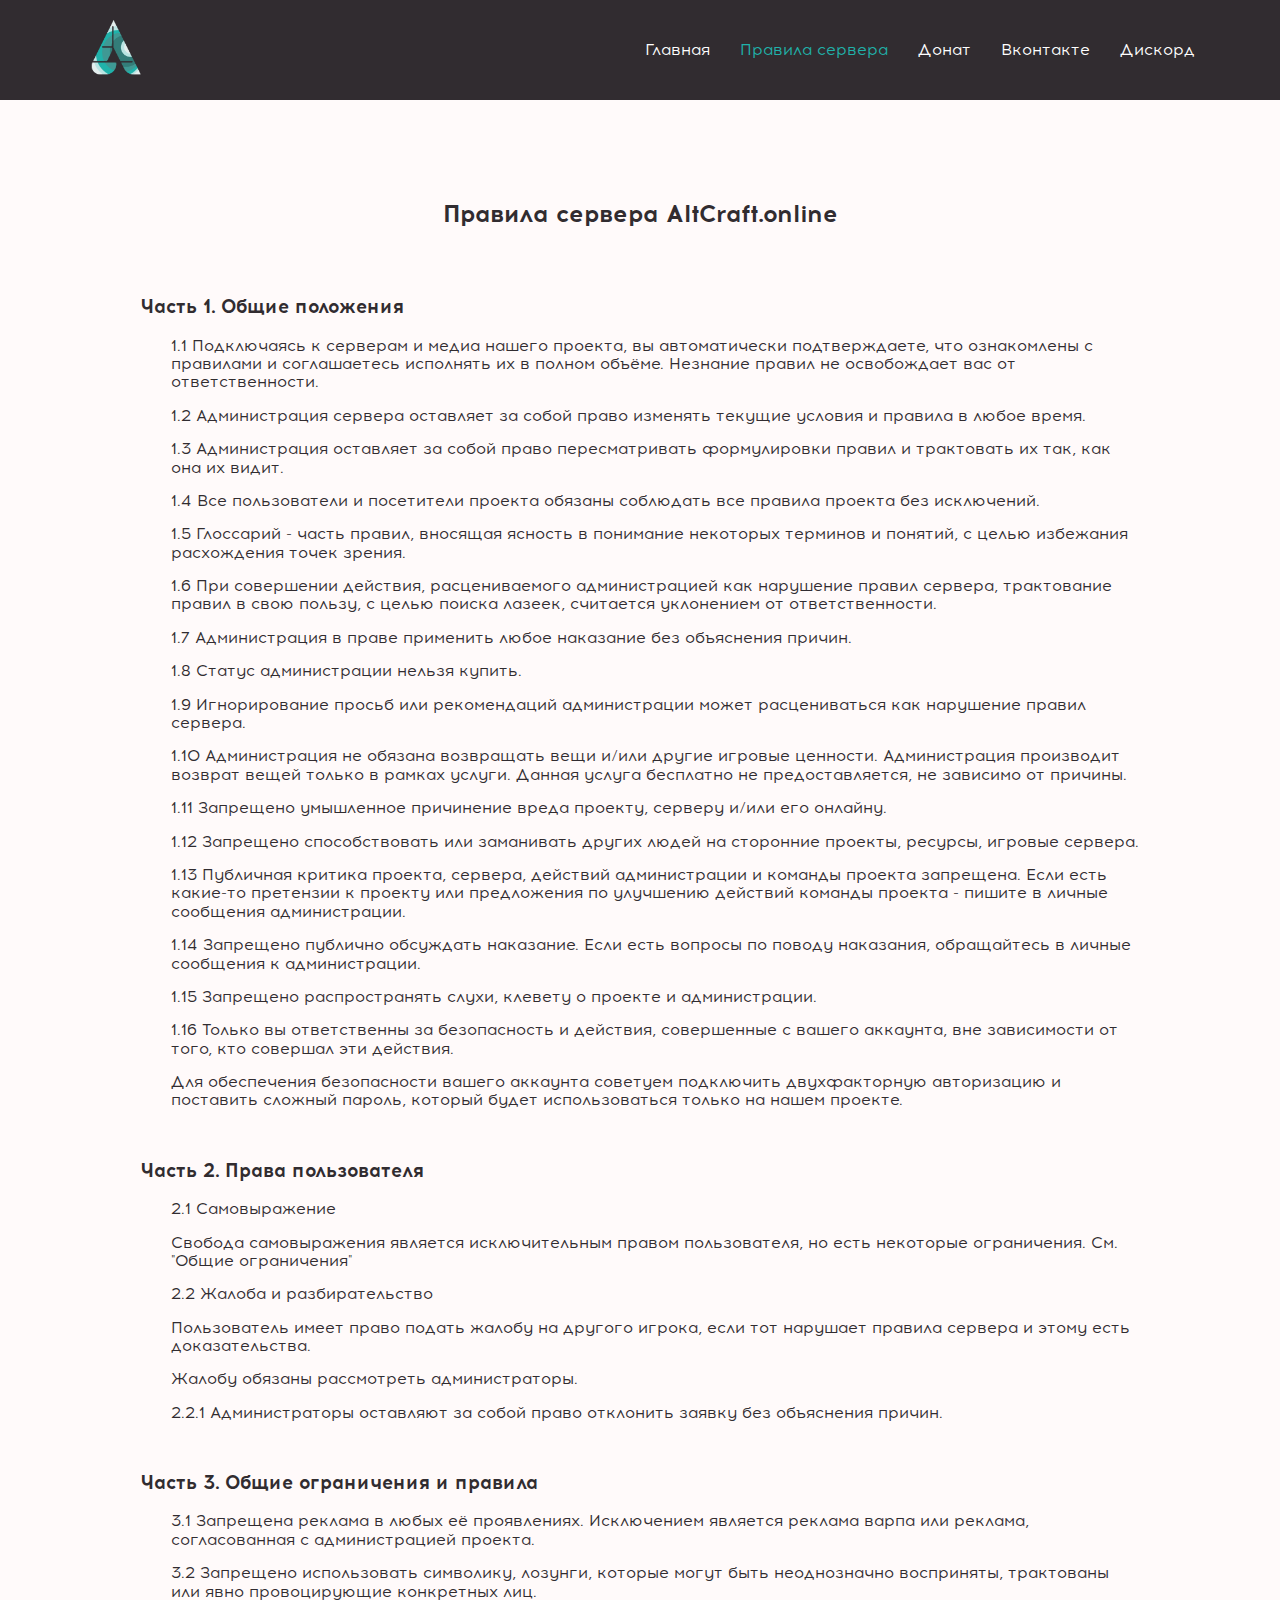
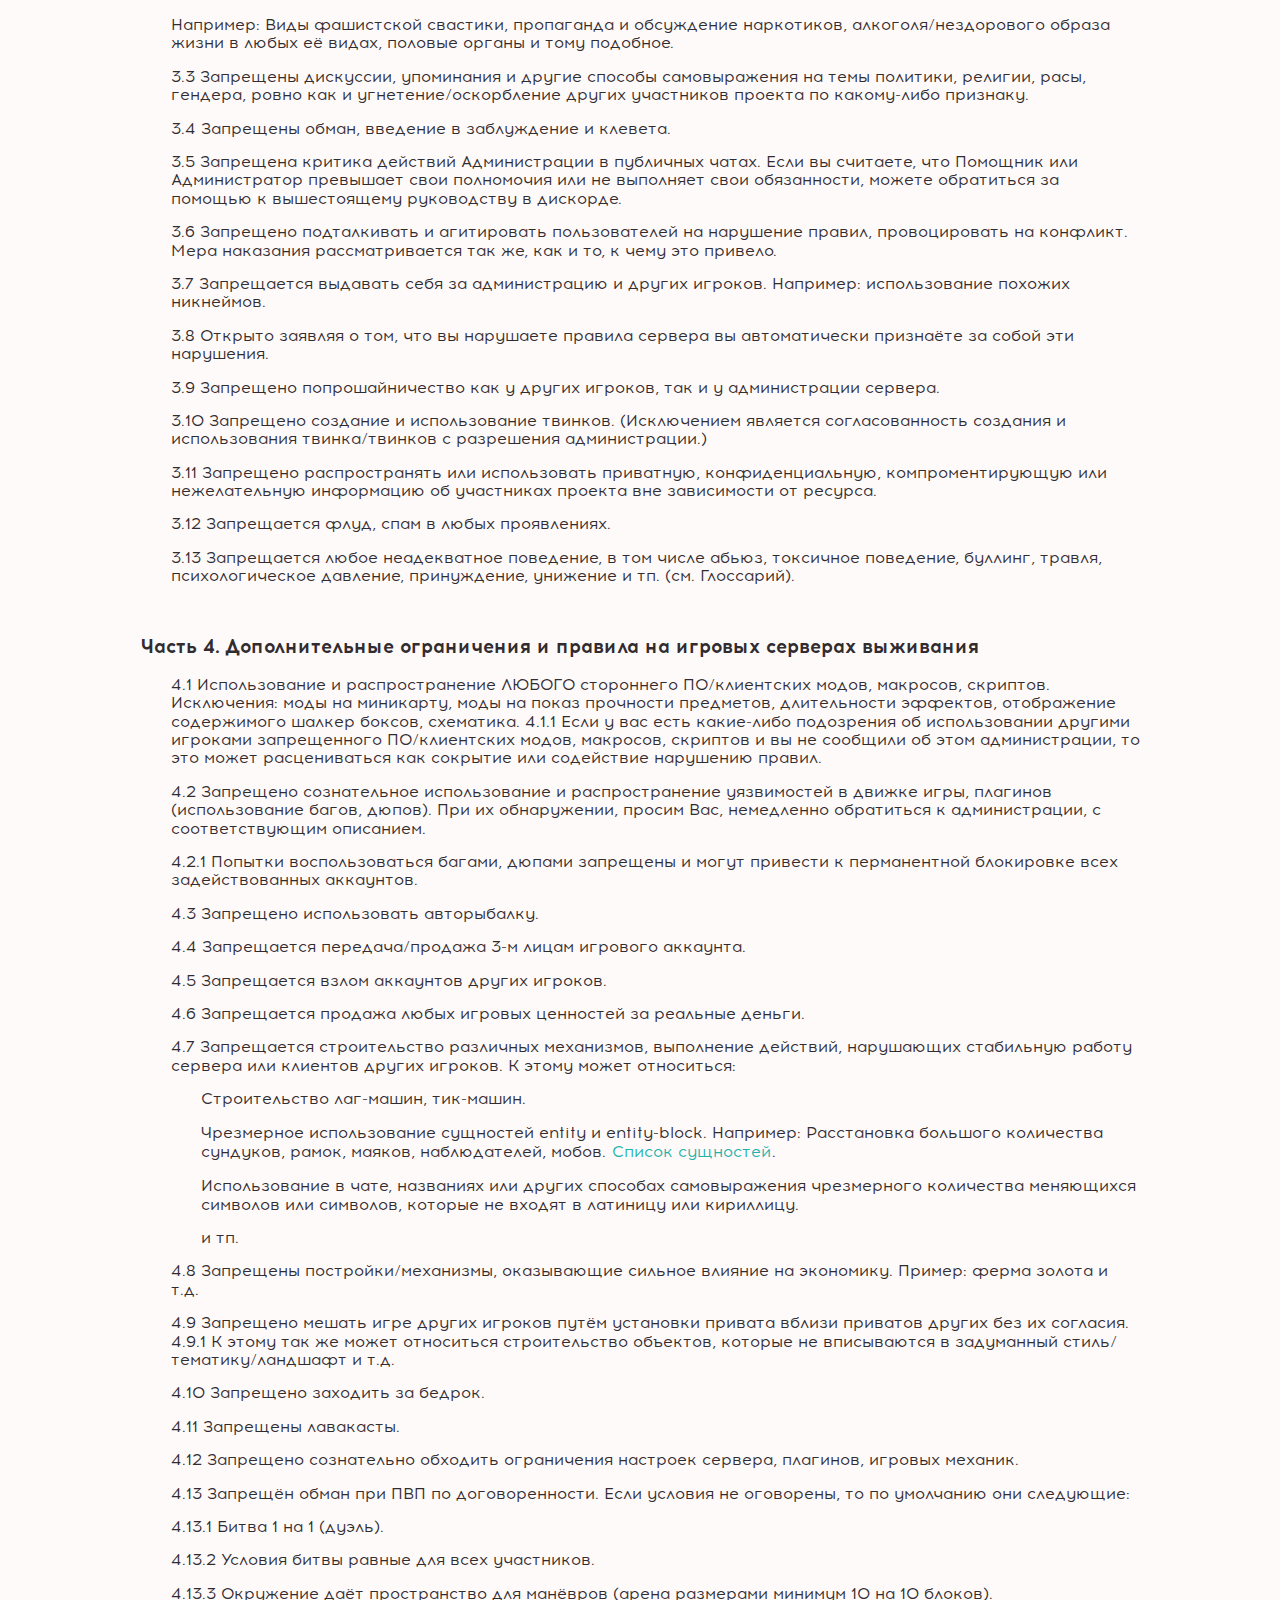
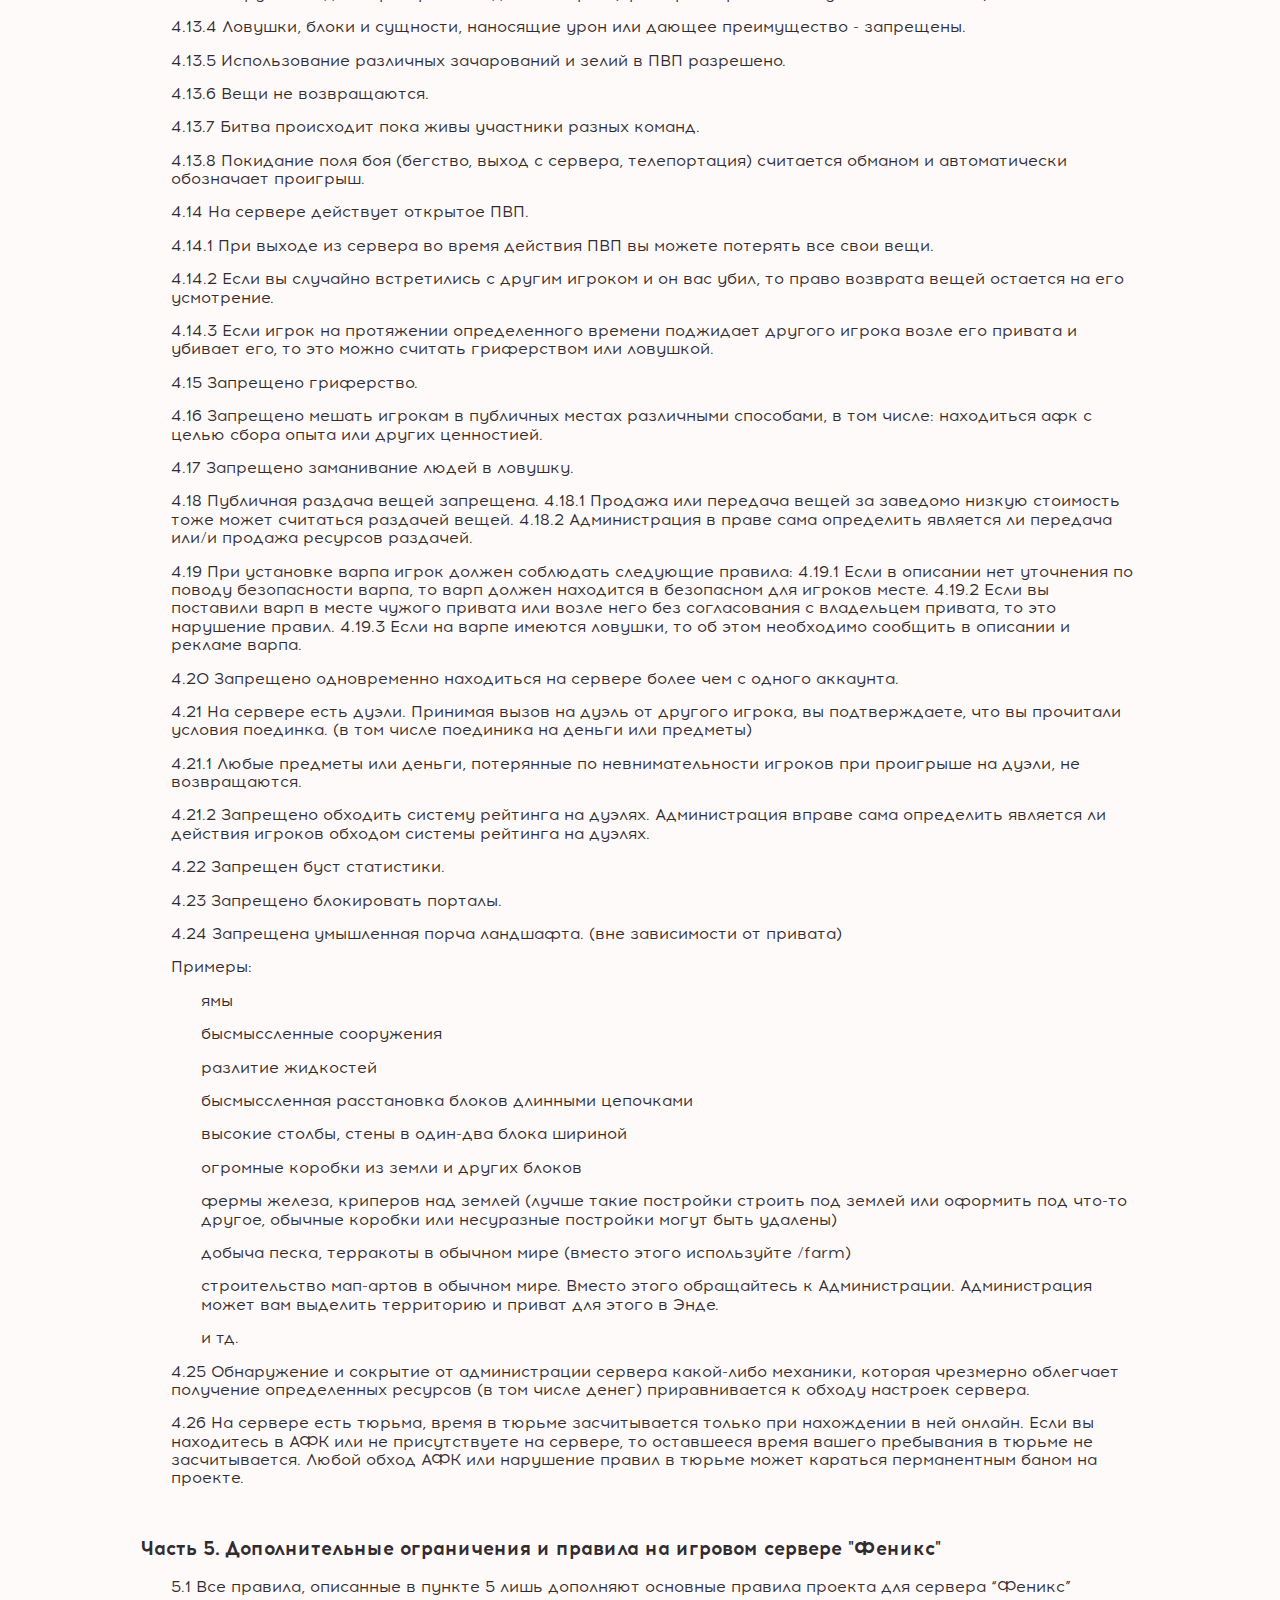
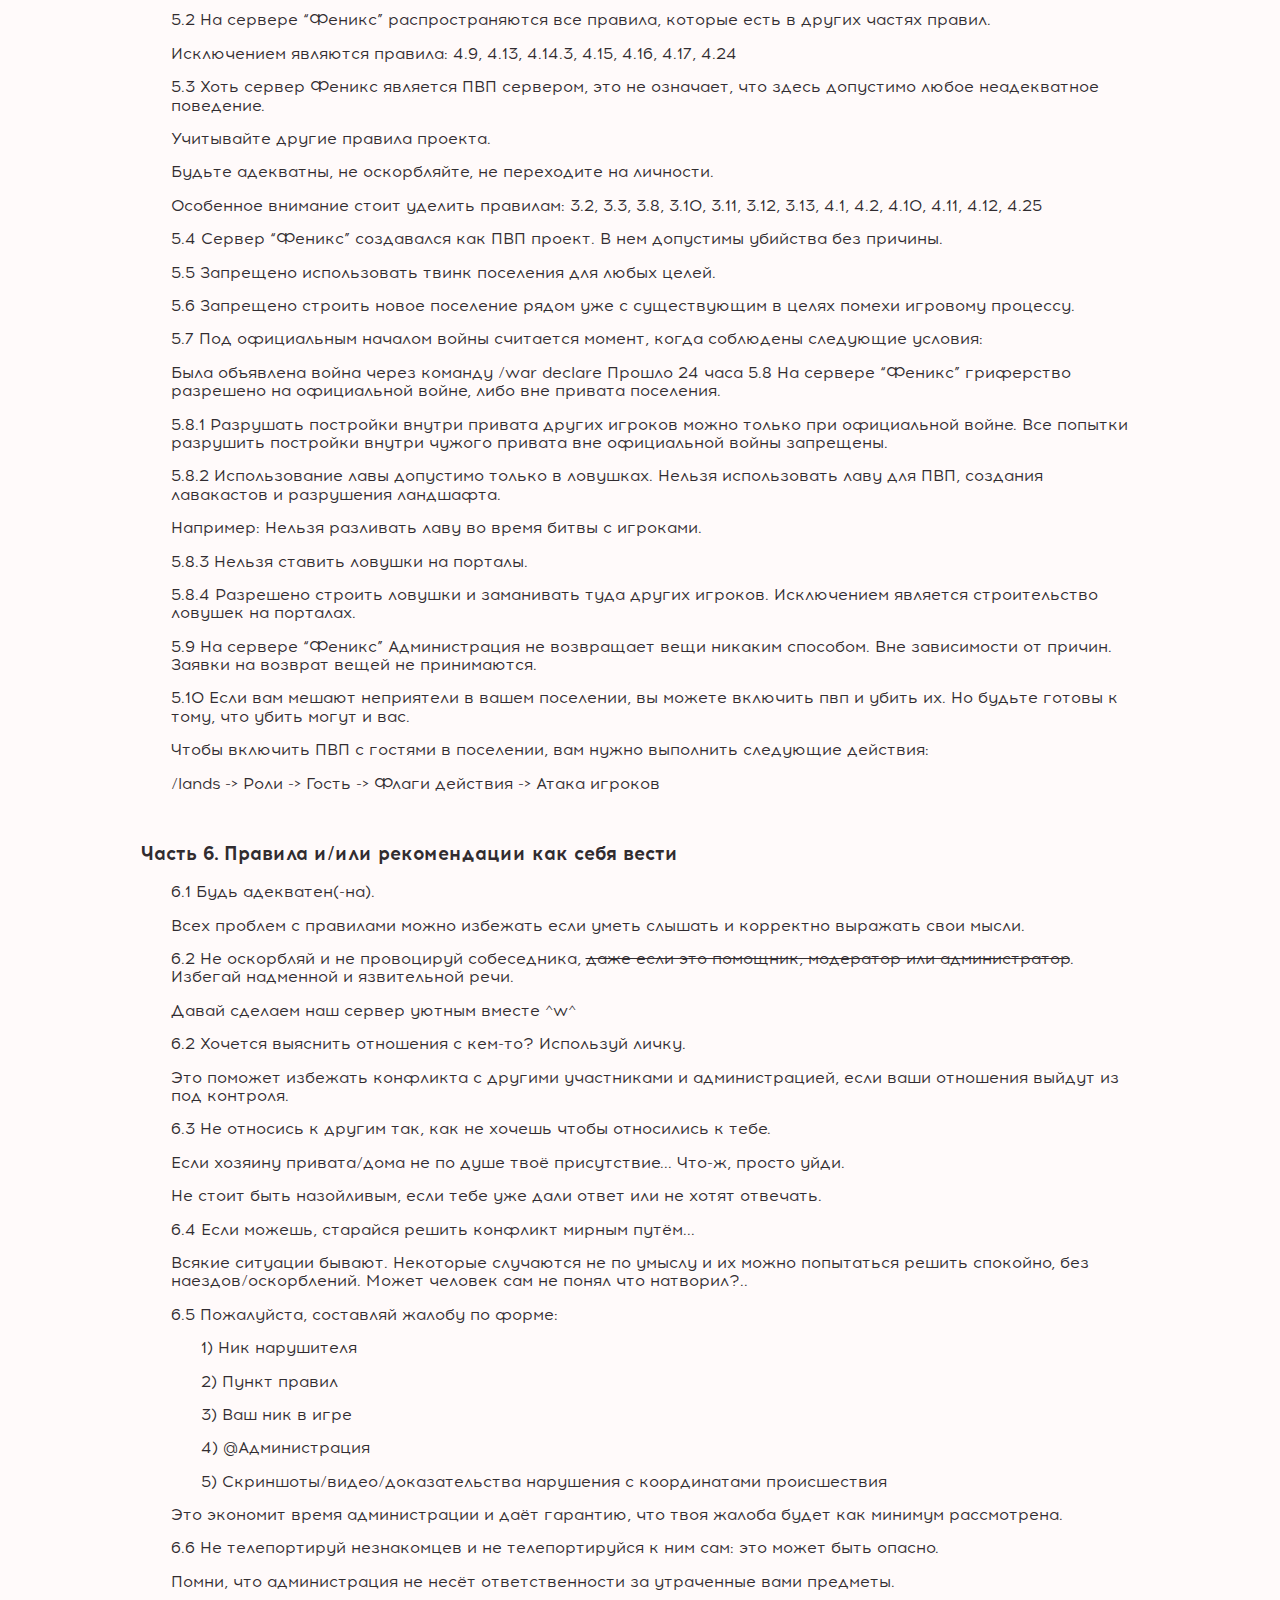
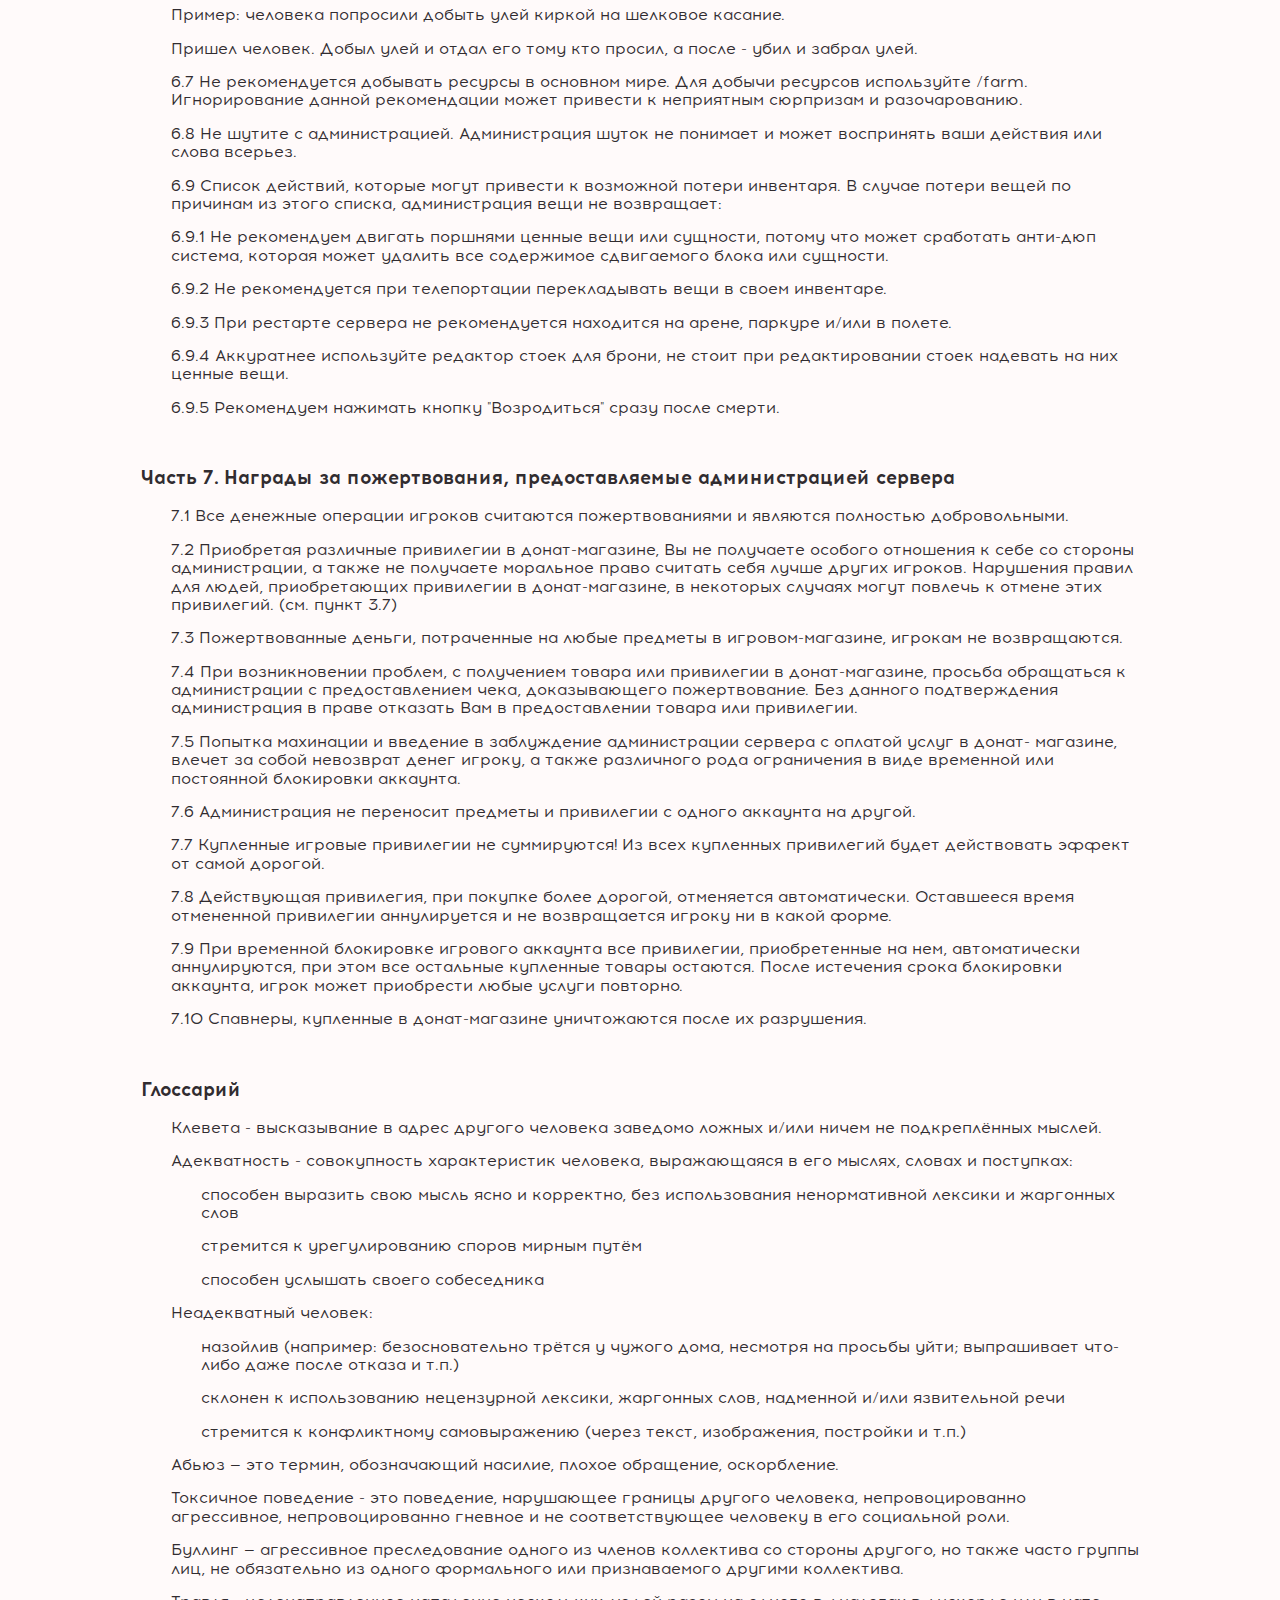
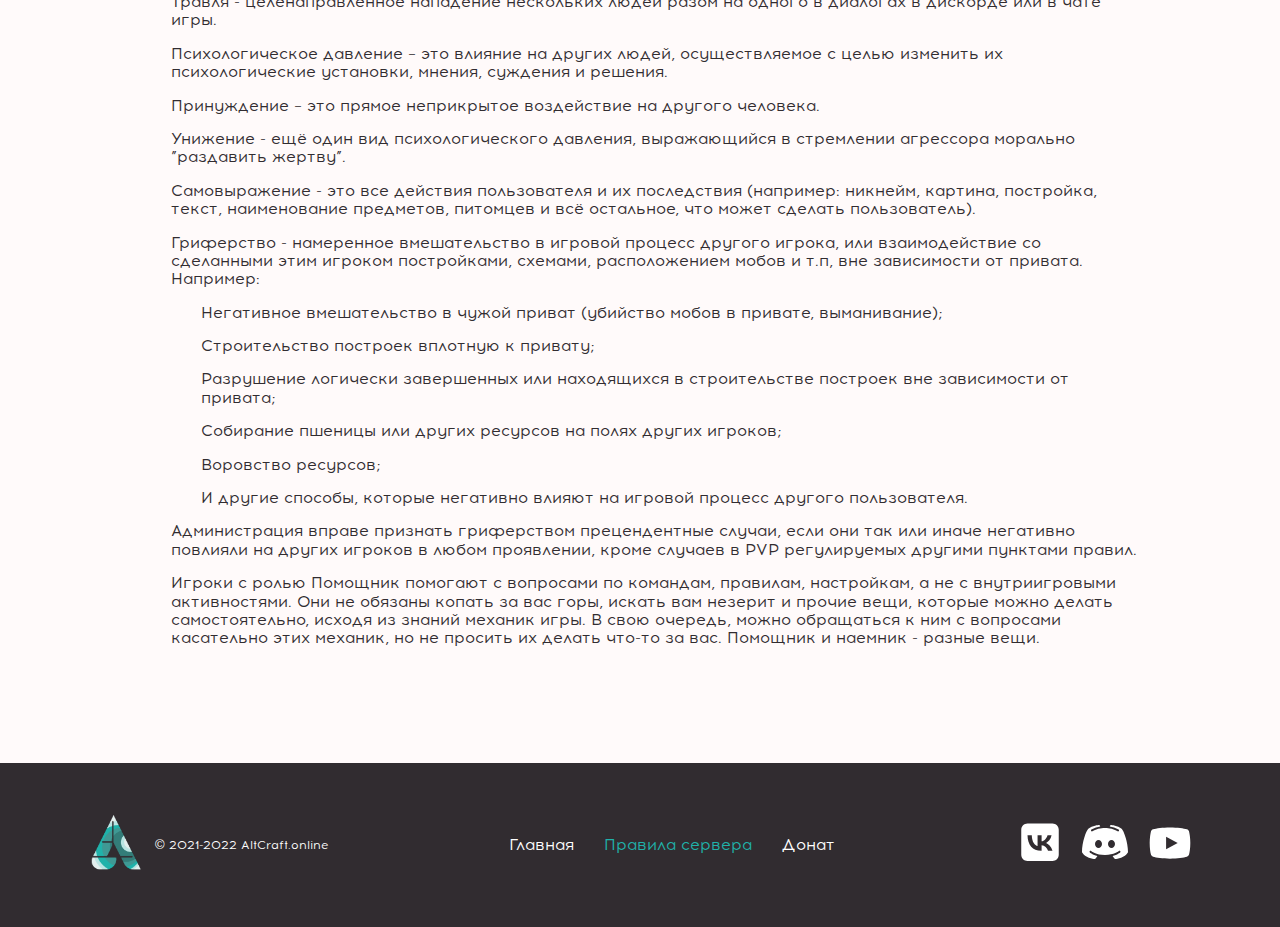
==== pages/rules.html @ dd8ba97b "add new page rules.html and modify adaptive with 832px width" ====
<!DOCTYPE html>
<html lang="ru">

<head>
  <meta charset="utf-8">
  <meta http-equiv="X-UA-Compatible" content="IE=edge">
  <title>Правила сервера</title>
  <meta name="viewport" content="width=device-width, initial-scale=1">

  <link rel="stylesheet" href="../css/normalize.css">
  <link rel="stylesheet" href="../css/style.css">
  <link rel="stylesheet" href="css/rules.css">

  <script defer src="js/marked.min.js"></script>
  <script defer src="../js/index.js"></script>
</head>

<body id="scroll-off">
  <header class="header">
    <div class="container header__container">
      <a href="http://altcraft.online" class="header__link">
        <img src="../img/altcraft-logo.svg" alt="Логотип проекта AltCraft.online" class="header__logo logo">
      </a>
      <nav class="header__nav header-nav" id="menu">
        <ul class="header-nav__list">
          <li class="header-nav__item">
            <a href="../index.html" class="header-nav__link">Главная</a>
          </li>
          <li class="header-nav__item">
            <a href="" class="header-nav__link site_opened">Правила сервера</a>
          </li>
          <li class="header-nav__item">
            <a href="donate.html" class="header-nav__link">Донат</a>
          </li>
          <li class="header-nav__item">
            <a href="https://vk.com/altcraft.online" target="blanc" class="header-nav__link">Вконтакте</a>
          </li>
          <li class="header-nav__item">
            <a href="https://discord.gg/ZBYnycwPGQ" target="blanc" class="header-nav__link">Дискорд</a>
          </li>
        </ul>
      </nav>
      <button id="burger" class="burger" aria-label="Открыть меню">
        <span class="burger__selector burger__icon"></span>

        <span class="burger__selector burger__icon"></span>

        <span class="burger__selector burger__icon"></span>
      </button>
    </div>
  </header>

  <main class="main">
    <!-- <section class="section-top">

    </section> -->
    <section class="section-rules">
      <div class="container section-rules__container">
        <h2 class="section-rules__heading">
          Правила сервера AltCraft.online
        </h2>
        <div class="section-rules__content" id="content">
        </div>
      </div>
    </section>
  </main>

  <footer class="footer">
    <div class="container footer__container">
      <div class="footer__left footer-left">
        <a href="http://altcraft.online" class="footer-left__link">
          <img src="../img/altcraft-logo.svg" alt="Логотип проекта AltCraft.online" class="footer-left__logo logo">
        </a>
        <small class="footer-left__copyright">
          <span>&#169</span> 2021-2022 AltCraft.online
        </small>
      </div>
      <nav class="footer__nav footer-nav">
        <ul class="footer-nav__list">
          <li class="footer-nav__item">
            <a href="../index.html" class="footer-nav__link">Главная</a>
          </li>
          <li class="footer-nav__item">
            <a href="" class="footer-nav__link site_opened">Правила сервера</a>
          </li>
          <li class="footer-nav__item">
            <a href="donate.html" class="footer-nav__link">Донат</a>
          </li>
        </ul>
      </nav>
      <ul class="footer__socials footer-socials">
        <li class="footer-socials__item">
          <a href="https://vk.com/altcraft.online" target="blanc" class="footer-socials__link">
            <svg fill="#fff" xmlns="http://www.w3.org/2000/svg" viewbox="0 0 64 64" width="50px" height="50px">
              <path
                d="M48,7H16c-4.418,0-8,3.582-8,8v32c0,4.418,3.582,8,8,8h32c4.418,0,8-3.582,8-8V15C56,10.582,52.418,7,48,7z M42.323,42 c-1.219-3.804-4.257-6.747-8.275-7.147V42h-0.62C22.496,42,16.26,34.492,16,22h5.477c0.18,9.169,4.217,13.053,7.415,13.854V22 h5.157v7.908c3.158-0.34,6.476-3.944,7.595-7.908h5.157c-0.859,4.885-4.457,8.488-7.016,9.97C42.343,33.171,46.441,36.314,48,42 H42.323z" />
            </svg>
          </a>
        </li>
        <li class="footer-socials__item">
          <a href="https://discord.gg/ZBYnycwPGQ" target="blanc" class="footer-socials__link">
            <svg fill="#fff" xmlns="http://www.w3.org/2000/svg" viewbox="0 0 50 50" width="50px" height="50px">
              <path
                d="M 41.625 10.769531 C 37.644531 7.566406 31.347656 7.023438 31.078125 7.003906 C 30.660156 6.96875 30.261719 7.203125 30.089844 7.589844 C 30.074219 7.613281 29.9375 7.929688 29.785156 8.421875 C 32.417969 8.867188 35.652344 9.761719 38.578125 11.578125 C 39.046875 11.867188 39.191406 12.484375 38.902344 12.953125 C 38.710938 13.261719 38.386719 13.429688 38.050781 13.429688 C 37.871094 13.429688 37.6875 13.378906 37.523438 13.277344 C 32.492188 10.15625 26.210938 10 25 10 C 23.789063 10 17.503906 10.15625 12.476563 13.277344 C 12.007813 13.570313 11.390625 13.425781 11.101563 12.957031 C 10.808594 12.484375 10.953125 11.871094 11.421875 11.578125 C 14.347656 9.765625 17.582031 8.867188 20.214844 8.425781 C 20.0625 7.929688 19.925781 7.617188 19.914063 7.589844 C 19.738281 7.203125 19.34375 6.960938 18.921875 7.003906 C 18.652344 7.023438 12.355469 7.566406 8.320313 10.8125 C 6.214844 12.761719 2 24.152344 2 34 C 2 34.175781 2.046875 34.34375 2.132813 34.496094 C 5.039063 39.605469 12.972656 40.941406 14.78125 41 C 14.789063 41 14.800781 41 14.8125 41 C 15.132813 41 15.433594 40.847656 15.621094 40.589844 L 17.449219 38.074219 C 12.515625 36.800781 9.996094 34.636719 9.851563 34.507813 C 9.4375 34.144531 9.398438 33.511719 9.765625 33.097656 C 10.128906 32.683594 10.761719 32.644531 11.175781 33.007813 C 11.234375 33.0625 15.875 37 25 37 C 34.140625 37 38.78125 33.046875 38.828125 33.007813 C 39.242188 32.648438 39.871094 32.683594 40.238281 33.101563 C 40.601563 33.515625 40.5625 34.144531 40.148438 34.507813 C 40.003906 34.636719 37.484375 36.800781 32.550781 38.074219 L 34.378906 40.589844 C 34.566406 40.847656 34.867188 41 35.1875 41 C 35.199219 41 35.210938 41 35.21875 41 C 37.027344 40.941406 44.960938 39.605469 47.867188 34.496094 C 47.953125 34.34375 48 34.175781 48 34 C 48 24.152344 43.785156 12.761719 41.625 10.769531 Z M 18.5 30 C 16.566406 30 15 28.210938 15 26 C 15 23.789063 16.566406 22 18.5 22 C 20.433594 22 22 23.789063 22 26 C 22 28.210938 20.433594 30 18.5 30 Z M 31.5 30 C 29.566406 30 28 28.210938 28 26 C 28 23.789063 29.566406 22 31.5 22 C 33.433594 22 35 23.789063 35 26 C 35 28.210938 33.433594 30 31.5 30 Z" />
            </svg>
          </a>
        </li>
        <li class="footer-socials__item">
          <a href="https://www.youtube.com/channel/UCDIyNdviIHXkayFe39kAp_Q" target="blanc"
            class="footer-socials__link">
            <svg fill="#fff" xmlns="http://www.w3.org/2000/svg" viewbox="0 0 64 64" width="50px" height="50px">
              <path
                d="M56.456,17.442c-0.339-1.44-1.421-2.595-2.866-3.053C49.761,13.174,41.454,12,32,12s-17.761,1.174-21.591,2.389 c-1.445,0.458-2.527,1.613-2.866,3.053C6.903,20.161,6,25.203,6,32c0,6.797,0.903,11.839,1.544,14.558 c0.339,1.44,1.421,2.595,2.866,3.053C14.239,50.826,22.546,52,32,52s17.761-1.174,21.591-2.389 c1.445-0.458,2.527-1.613,2.866-3.053C57.097,43.839,58,38.797,58,32C58,25.203,57.097,20.161,56.456,17.442z M27,40V24l14.857,8 L27,40z" />
            </svg>
          </a>
        </li>
      </ul>
    </div>
  </footer>
</body>

</html>
---- css/style.css ----
* {
  box-sizing: border-box;
}
:root {
  --main-bg-color: #fffafa;
  --main-color-2: #312c30;
  --main-color-3: #20b2aa;
}
@font-face {
	font-family: 'Acrom';
	src: local('Acrom-Regular'),
    url('../fonts/Acrom-Regular.woff') format('woff');
	font-display: swap;
	font-weight: 400;
	font-style: normal;
}
@font-face {
	font-family: 'Acrom';
	src: local('Acrom-Bold'),
    url('../fonts/Acrom-Bold.woff') format('woff');
	font-display: swap;
	font-weight: 700;
	font-style: normal;
}
body {
  background-color: var(--main-bg-color);
  font-family: 'Acrom', sans-serif;
}
h1, h2, p {
  margin: 0;
  color: var(--main-color-2);
}
a {
  display: inline-block;
  text-decoration: none;
  cursor: pointer;
}
button {
  padding: unset;
  border: none;
  background: none;
  cursor: pointer;
  transition: background-color 0.3s ease, color 0.2s linear;
}
ul {
  margin: 0;
  padding: 0;
  list-style: none;
}
textarea {
  resize: none;
}
img {
  max-width: 100%;
}
.container {
  max-width: 1140px;
  margin: 0 auto;
  padding: 100px 15px;
}
.logo {
  width: 60px;
  height: 60px;
}
.header_fixed {
  overflow: hidden;
}
:hover {
  transition: background-color 0.3s ease, color 0.2s linear;
}
:focus {
  outline: none;
}
::-webkit-scrollbar {
  width: 10px;
}
::-webkit-scrollbar-track {
  background: var(--main-color-2);
}
::-webkit-scrollbar-thumb {
  background: var(--main-bg-color);
  border: 2px solid var(--main-color-2);
  border-radius: 10px;
}
::-webkit-scrollbar-thumb:hover {
  filter: drop-shadow(2px);
}

/* header */
.header {
  background-color: var(--main-color-2);
}
.header__container {
  display: flex;
  align-items: center;
  padding: 0 15px;
  height: 100px;
}
.header__link {
  margin-right: auto;
}
.header-nav.is-active {
  transform: none;
}
.header-nav__list {
  display: flex;
}
.header-nav__item:not(:last-child) {
  margin-right: 30px;
}
.header-nav__link {

  color: #fff;
}
.header-nav__link:hover {
  color: var(--main-color-3);
}
.burger {
  display: none;
  flex-direction: column;
  margin-right: auto;
  padding: 5px;
  background-color: transparent;
  border: none;
  transform: translateX(-5px);
  cursor: pointer;
}
.burger__icon {
  margin-bottom: 7px;
  width: 30px;
  height: 3px;
  background-color: #fff;
}
.burger__icon:last-child {
  margin-bottom: 0;
}
.burger__icon__active{
  background-color: var(--main-color-3);
}
/* hero */
.section-hero {
  margin-bottom: 100px;
}
.section-hero__container {
  margin-top: 20px;
  padding-top: 200px;
}
.section-hero_bg {
  background: url('../img/hero-bg.png') no-repeat;
  background-size: 29%;
  background-position: 85% 80px;
}
.section-hero__heading {
  font-size: 65px;
  font-weight: 700;
  color: var(--main-color-3);
}
.section-hero__desc {
  font-size: 30px;
  color: var(--main-color-2);
}
/* play */
.section-play {
  background: var(--main-color-2);
  border-top-left-radius: 180px;
}
.section-play__heading {
  margin-bottom: 100px;
  text-align: center;
  font-size: 20px;
  color: #fff;
}
.play-block__list {
  display: flex;
  justify-content: space-around;
}
.play-block__item {
  display: flex;
  flex-direction: column;
  align-items: center;
  padding: 15px;
  max-width: 200px;
  background-color: #fff;
  border: 4px solid var(--main-color-3);
  border-radius: 7px;
}
.play-block__step {
  margin-bottom: 15px;
  font-size: 36px;
  color: var(--main-color-3);
}
.play-block__item:last-child .play-block__info {
  margin-bottom: 15px;
}
.play-block__info {
  text-align: center;
  color: var(--main-color-2);
}
.play-block__link {
  padding: 2px 0;
  font-weight: 700;
  color: var(--main-color-3);
}
.play-block__link:hover {
  background-color: var(--main-color-3);
  color: #fff;
  border-radius: 2px;
}
.play-block__ver {
  display: inline-block;
  margin: 5px auto;
  padding: 2px;
  font-weight: 700;
  color: #fff;
  background-color: var(--main-color-3);
  border-radius: 3px;
}
.play-block__btn {
  display: flex;
  align-items: center;
  justify-content: space-between;
  padding: 0 5px;
  border: 2px solid var(--main-color-3);
  border-radius: 5px;
}
.play-block__copytext {
  font-weight: 700;
  color: var(--main-color-3);
}
.play-block__copyicon {
  padding-top: 3px;
  padding-left: 5px;
}
.play-block__copyicon svg {
  width: 24px;
  height: 24px;
  fill: var(--main-color-3);
}
.play-block__btn:hover {
  background-color: var(--main-color-3);
}
.play-block__btn:hover .play-block__copytext {
  color: #fff;
}
.play-block__btn:hover svg {
  fill: #fff;
}
/* glhf */
.section-glhf {
  padding: 50px 0;
}
.section-glhf_bg {
  position: relative;
  background: url('../img/glhf-bg.png') center no-repeat;
  background-size: cover;
}
.section-glhf_bg::after {
  position: absolute;
    content: "";
    background: #2a354f;
    width: 100%;
    height: 100%;
    left: 0;
    top: 0;
    opacity: 0.5;
    z-index: 0;
}
.section-glhf__container {
  display: flex;
  align-items: center;
  justify-content: center;
  height: 300px;
}
.section-glhf__info {
  font-size: 32px;
  font-weight: 700;
  color: var(--main-color-3);
  color: #fff;
  z-index: 1;
}

/* footer */
.footer {
  background-color: var(--main-color-2);
}
.footer__container {
  display: flex;
  justify-content: space-between;
  align-items: center;
  padding-top: 50px;
  padding-bottom: 50px;
}
.footer-left {
  display: flex;
  align-items: center;
}
.footer-left__link {
  margin-right: 10px;
}
.footer-left__copyright {
  font-size: 12px;
  color: #fff;
}
.footer-left__copyright span {
  font-size: 13px;
  font-family: Arial;
}
.footer-nav__list {
  display: flex;
}
.footer-nav__item:not(:last-child) {
  margin-right: 30px;
}
.footer-nav__link {
  color: #fff;
}
.footer-nav__link:hover {
  color: var(--main-color-3);
}
.footer-socials {
  display: flex;
  align-items: center;
}
.footer-socials__item:not(:last-child) {
  margin-right: 15px;
}
.footer-socials__link:hover svg {
  transition: fill 0.3s ease, color 0.2s linear;
  fill: var(--main-color-3);
}
.site_opened {
  color: var(--main-color-3);
}

/* Media */
@media (max-width: 996px) {
  .container {
    max-width: 900px;
    padding: 50px 15px;
  }
  /* hero */
  .section-hero {
    margin: 0;
  }
  .section-hero__container {
    padding: 100px 15px;
  }
  .section-hero_bg {
    background-size: 28%;
    background-position: 98% 20px;
  }
  .section-hero__heading {
    font-size: 55px;
  }
  .section-hero__desc {
    font-size: 25px;
  }
  /* play */
  .section-play {
    border-top-left-radius: 120px;
  }
  .section-play__heading {
    margin-bottom: 50px;
    font-size: 18px;
  }
  /* glhf */
  .section-glhf {
    padding: 0;
  }
  .section-glhf__info {
    font-size: 28px;
  }
  /* footer */
  .footer__container {
    padding-top: 25px;
    padding-bottom: 25px;
  }
  .footer-left__copyright {
    max-width: 100px;
  }
  .footer-nav__link {
    font-size: 14px;
  }
  .footer-socials__link svg {
    width: 40px;
    height: 40px;
  }
}
@media (max-width: 832px) {
  /* header */
  .header__container {
    padding: 0 15px;
    height: 70px;
    flex-direction: row-reverse;
  }
  .burger {
    display: flex;
  }
  .header__link {
    margin: 0;
  }
  .header__logo {
    width: 40px;
    height: 40px;
  }
  .header-nav {
    display: none;
  }
  .header-nav_active {
    position: fixed;
    display: flex;
    justify-content: center;
		left: 0;
		top: 70px;
    height: 100%;
    width: 100%;
		z-index: 10;
		background-color: var(--main-color-2);
    transition: transform .3s ease-in-out;
		transform: translateX(-101%);
  }
  .header-nav_active .header-nav__list {
    flex-direction: column;
    padding-top: 30%;
  }
  .header-nav_active .header-nav__item {
    margin-left: auto;
    margin-right: auto;
  }
  .header-nav_active .header-nav__item:not(:last-child) {
    margin-bottom: 30px;
  }
  .header-nav_active .header-nav__link {
    font-size: 18px;
  }
  /* hero */
  .section-hero__container {
    display: flex;
    flex-direction: column;
    align-items: center;
    padding-top: 30px;
    padding-bottom: 50px;
  }
  .section-hero_bg {
    background: none;
  }
  /* play */
  .section-play__heading {
    margin: 0 auto 50px auto;
    max-width: 80%;
    font-size: 16px;
  }
  .play-block__list {
    flex-direction: column;
    align-items: center;
  }
  .play-block__item {
    margin: 0;
    padding: 20px;
    max-width: unset;
    width: 97%;
  }
  .play-block__item:not(:last-child) {
    margin-bottom: 30px;
  }
  .play-block__step {
    font-size: 24px;
  }
  /* glhf */
  .section-glhf__container {
    height: 250px;
  }
  .section-glhf__info {
    max-width: 80%;
    font-size: 24px;
    text-align: center;
  }
  /* footer */
  .footer-left__logo {
    width: 40px;
    height: 40px;
  }
  .footer-left__copyright {
    max-width: unset;
    font-size: 10px;
  }
  .footer-left__copyright span {
    font-size: 10px;
  }
  .footer-nav {
    display: none;
  }
}
@media (max-width: 832px) and (orientation: landscape) {
  .header-nav_active .header-nav__list {
    padding-top: 0;
  }
  .header-nav_active .header-nav__item:not(:last-child) {
    margin-bottom: 20px;
  }
}
@media (max-width: 480px) {
  /* hero */
  .section-hero__heading {
    font-size: 40px;
  }
  /* glhf */
  .section-glhf__container {
    height: 168px;
    padding: 0;
  }
  /* footer */
  .footer-left__copyright {
    max-width: 70px;
  }
  .footer-socials__link svg {
    width: 35px;
    height: 35px;
  }
}
---- pages/css/rules.css ----
:root {
  --main-bg-color: #fffafa;
  --main-color-2: #312c30;
  --main-color-3: #20b2aa;
}
/* rules */
.section-rules__container {
  display: flex;
  flex-direction: column;
  align-items: center;
  color: var(--main-color-2);
}
.section-rules__heading {
  margin-bottom: 50px;
}
.section-rules__content {
  margin: 0 auto;
  max-width: 90%;
}
.section-rules__content h3:not(:nth-child(1)) {
  margin-top: 50px;
}
.section-rules__content p{
  margin: 15px 0;
  padding-left: 30px;
}
.section-rules__content a {
  padding: 1px;
  max-width: 90%;
  border-radius: 2px;
  color: var(--main-color-3);
}
.section-rules__content a:hover {
  background-color: var(--main-color-3);
  color: #fff;
}
.section-rules__content li {
  margin-left: 30px;
}
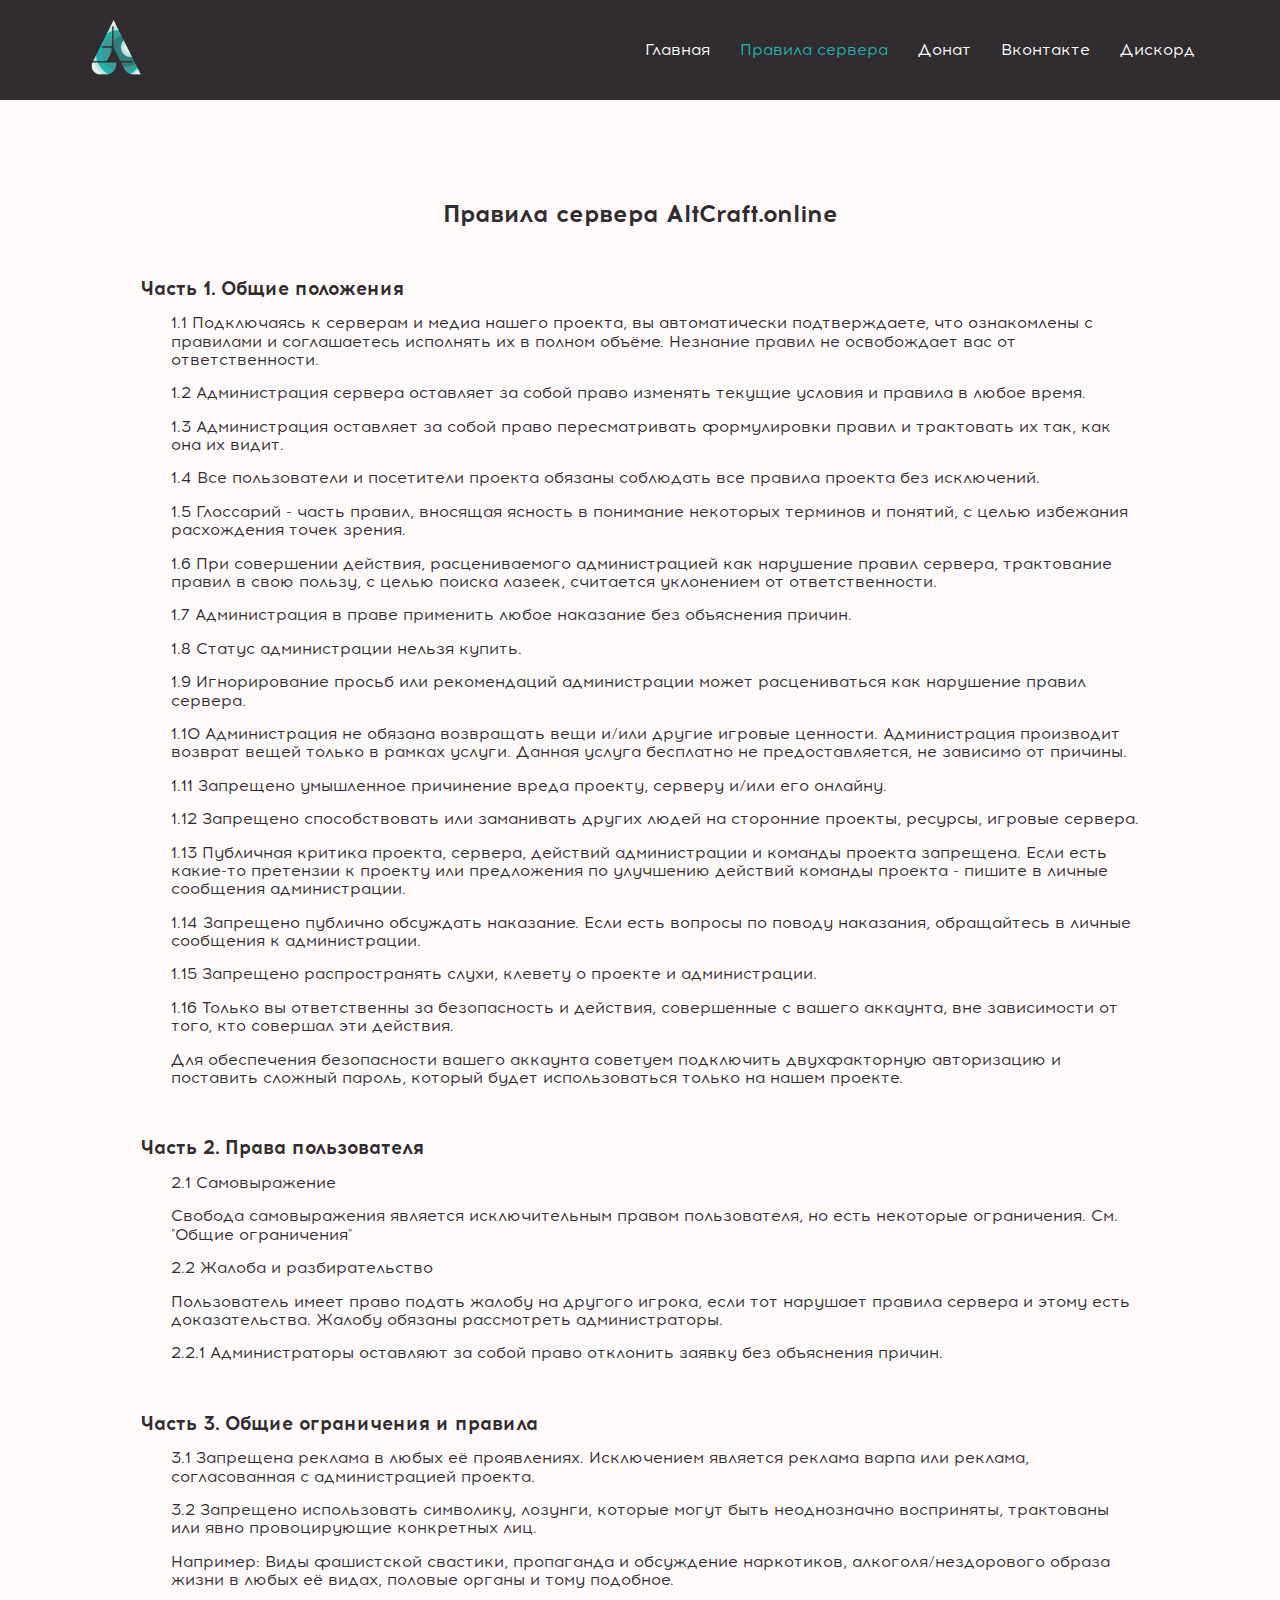
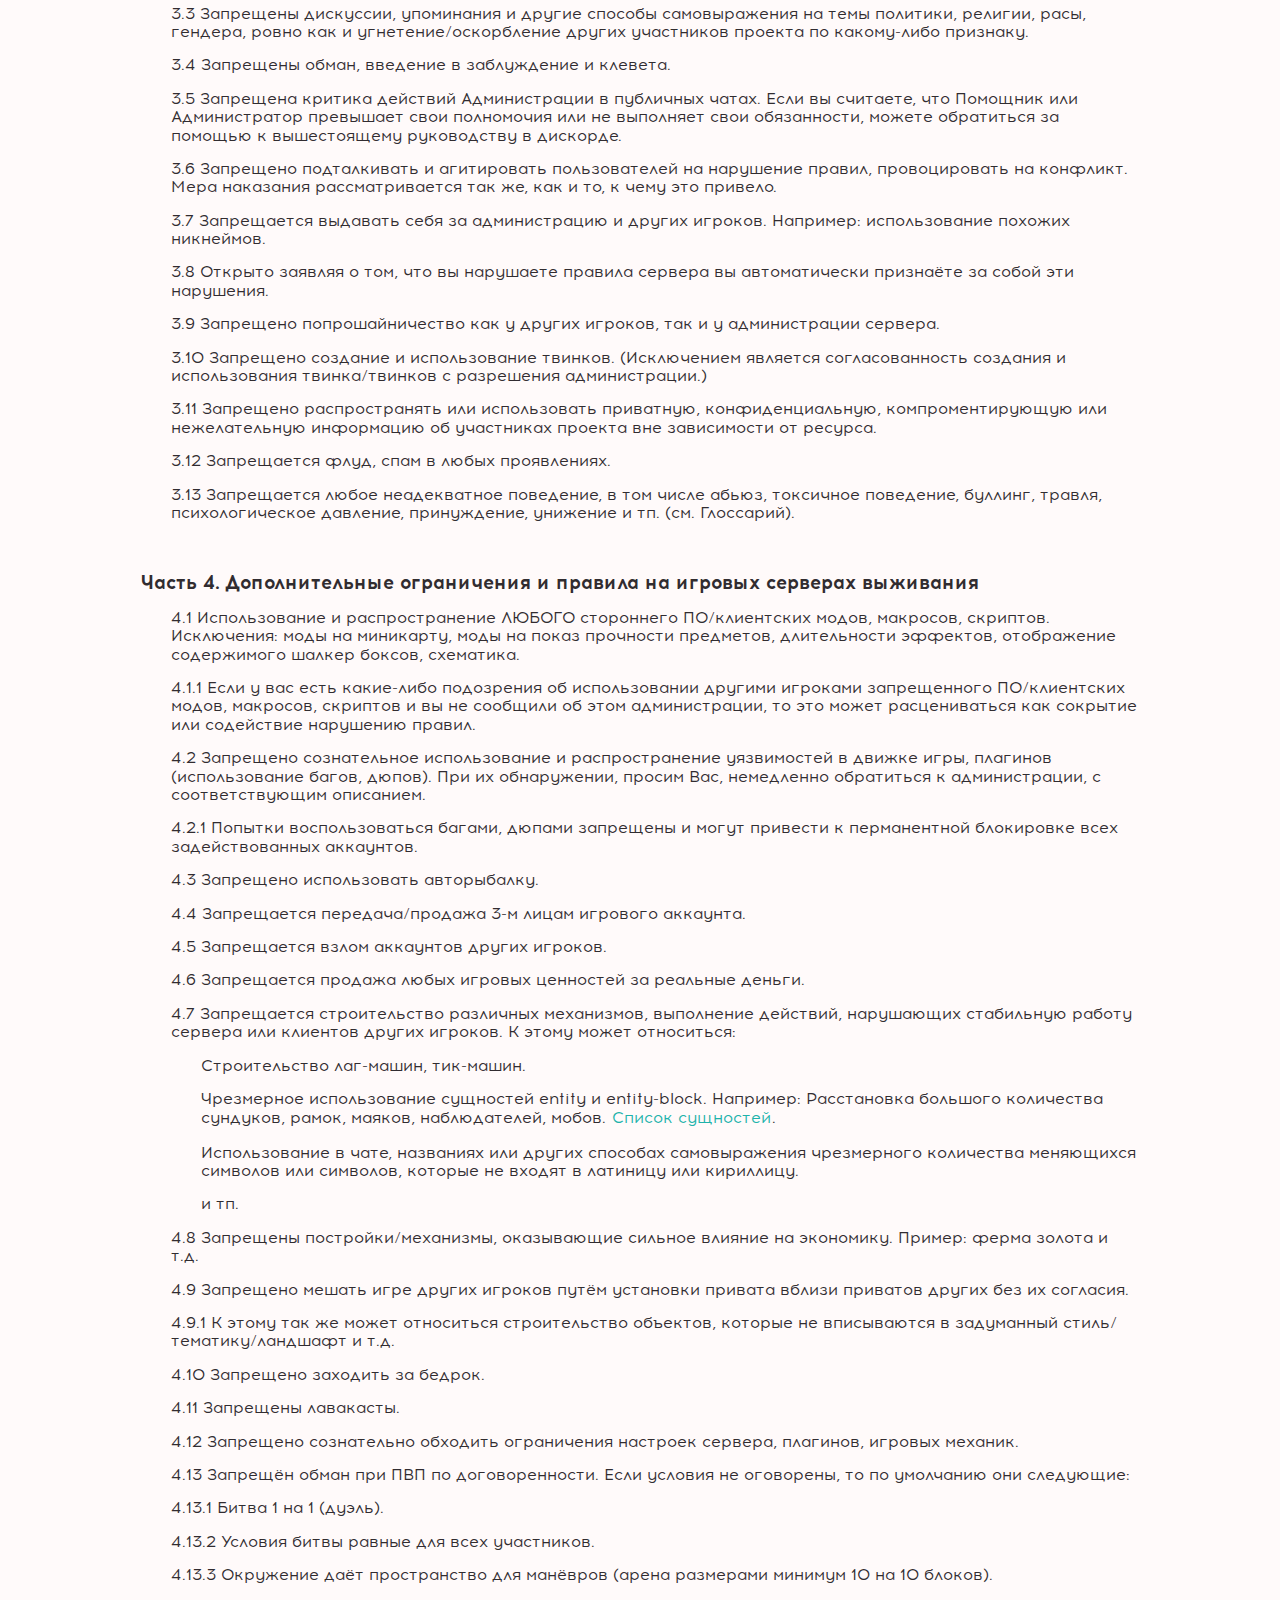
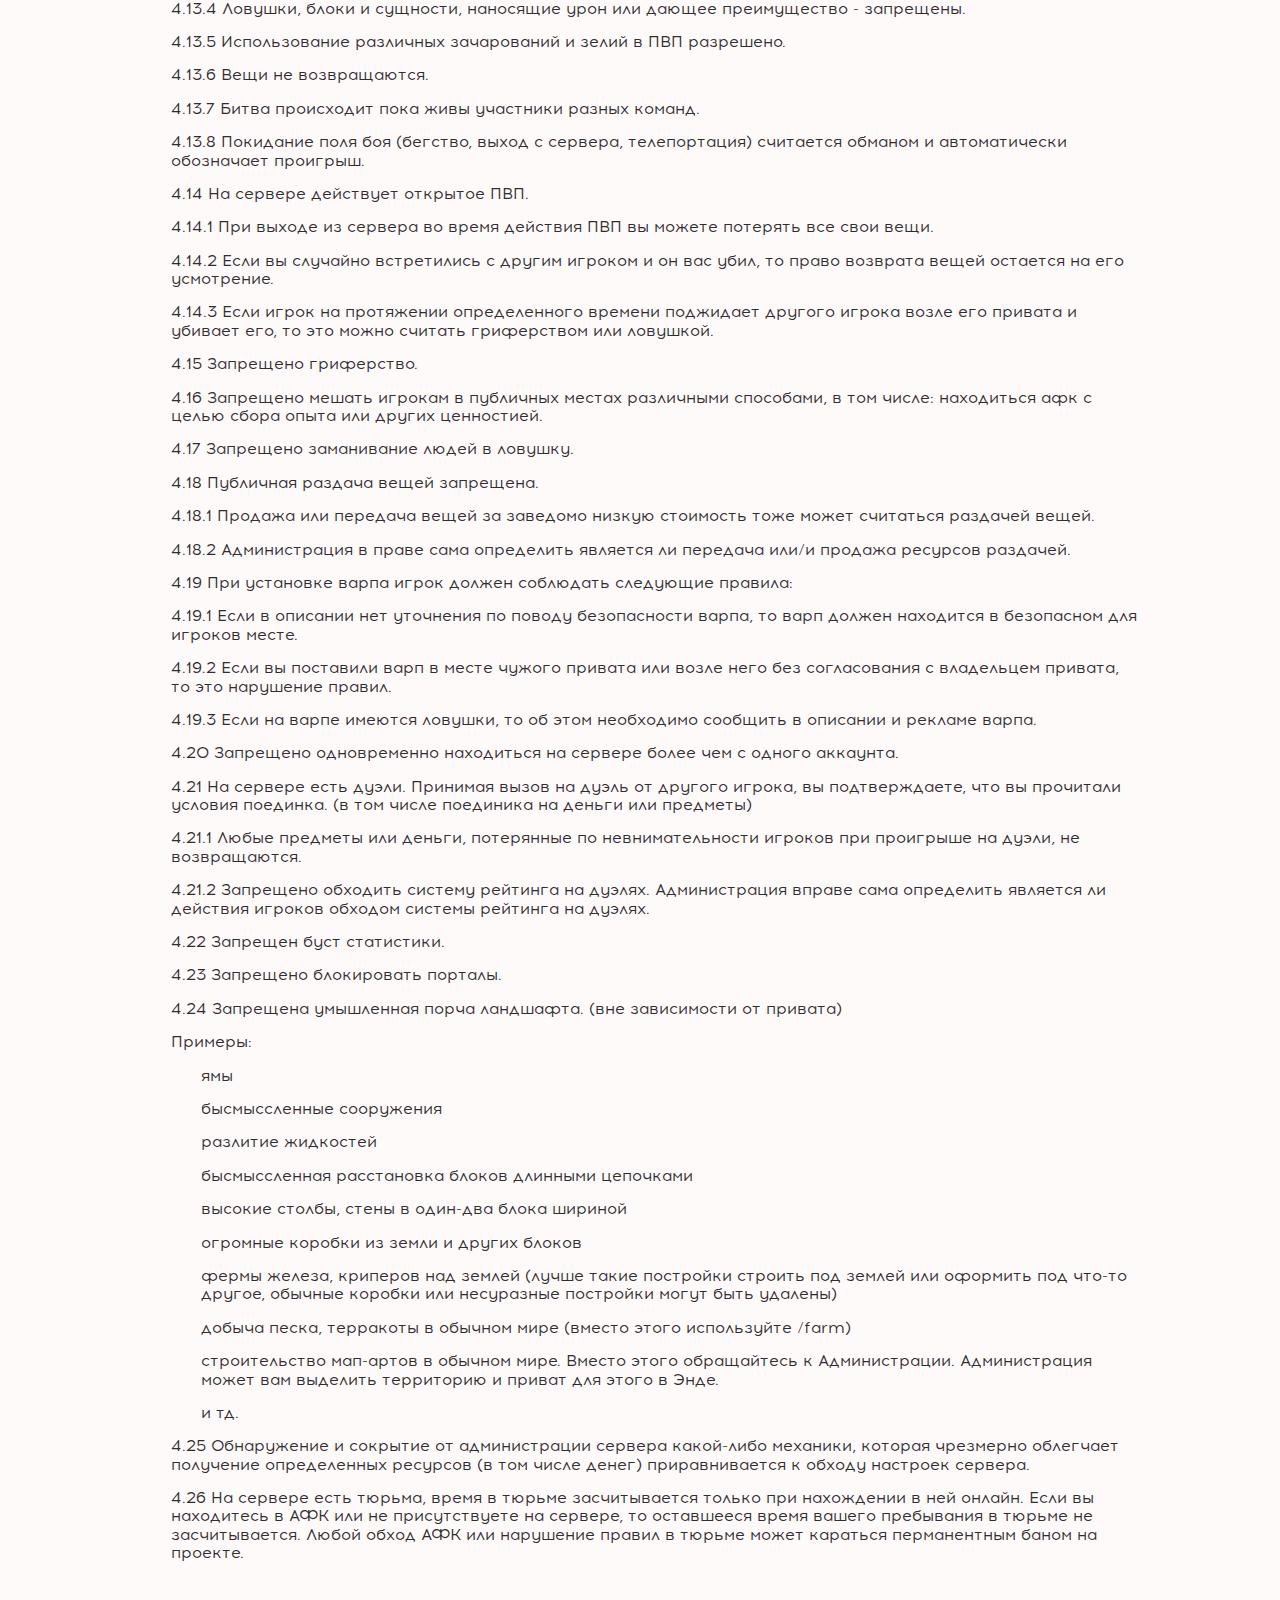
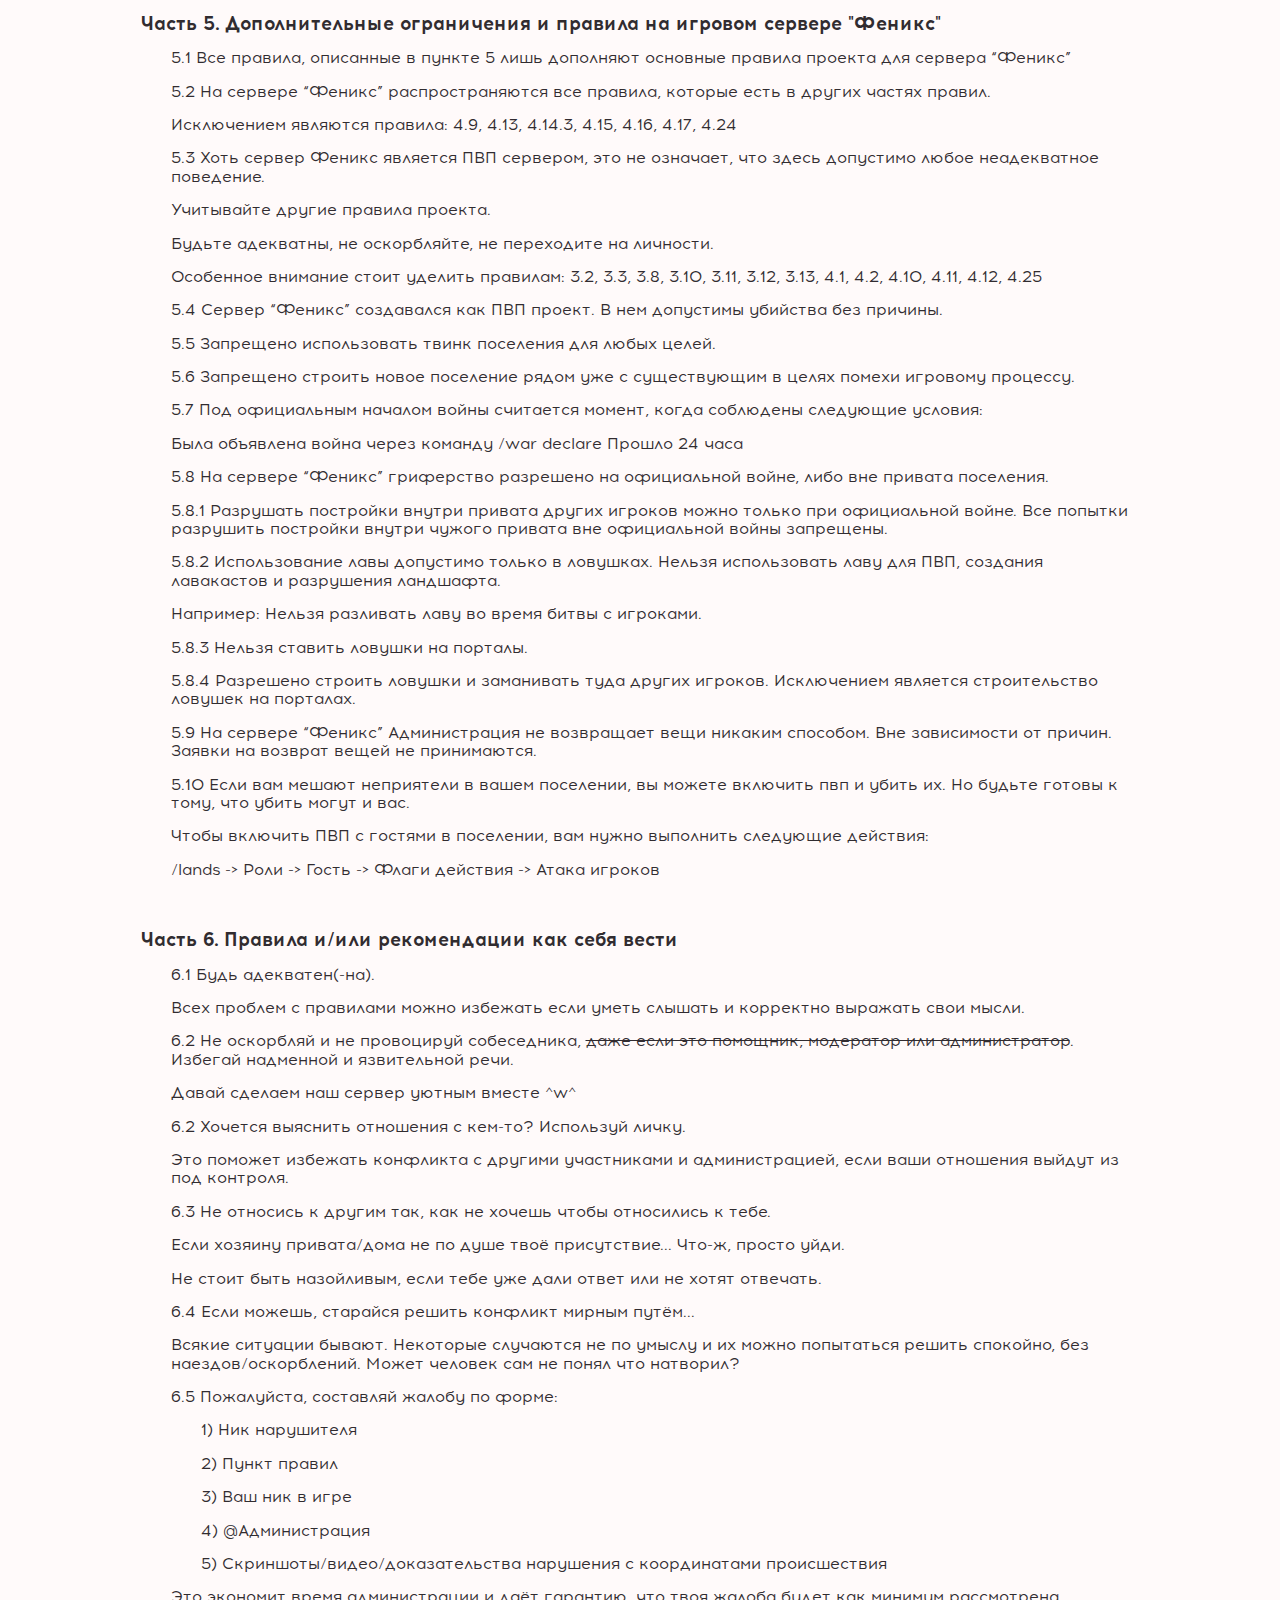
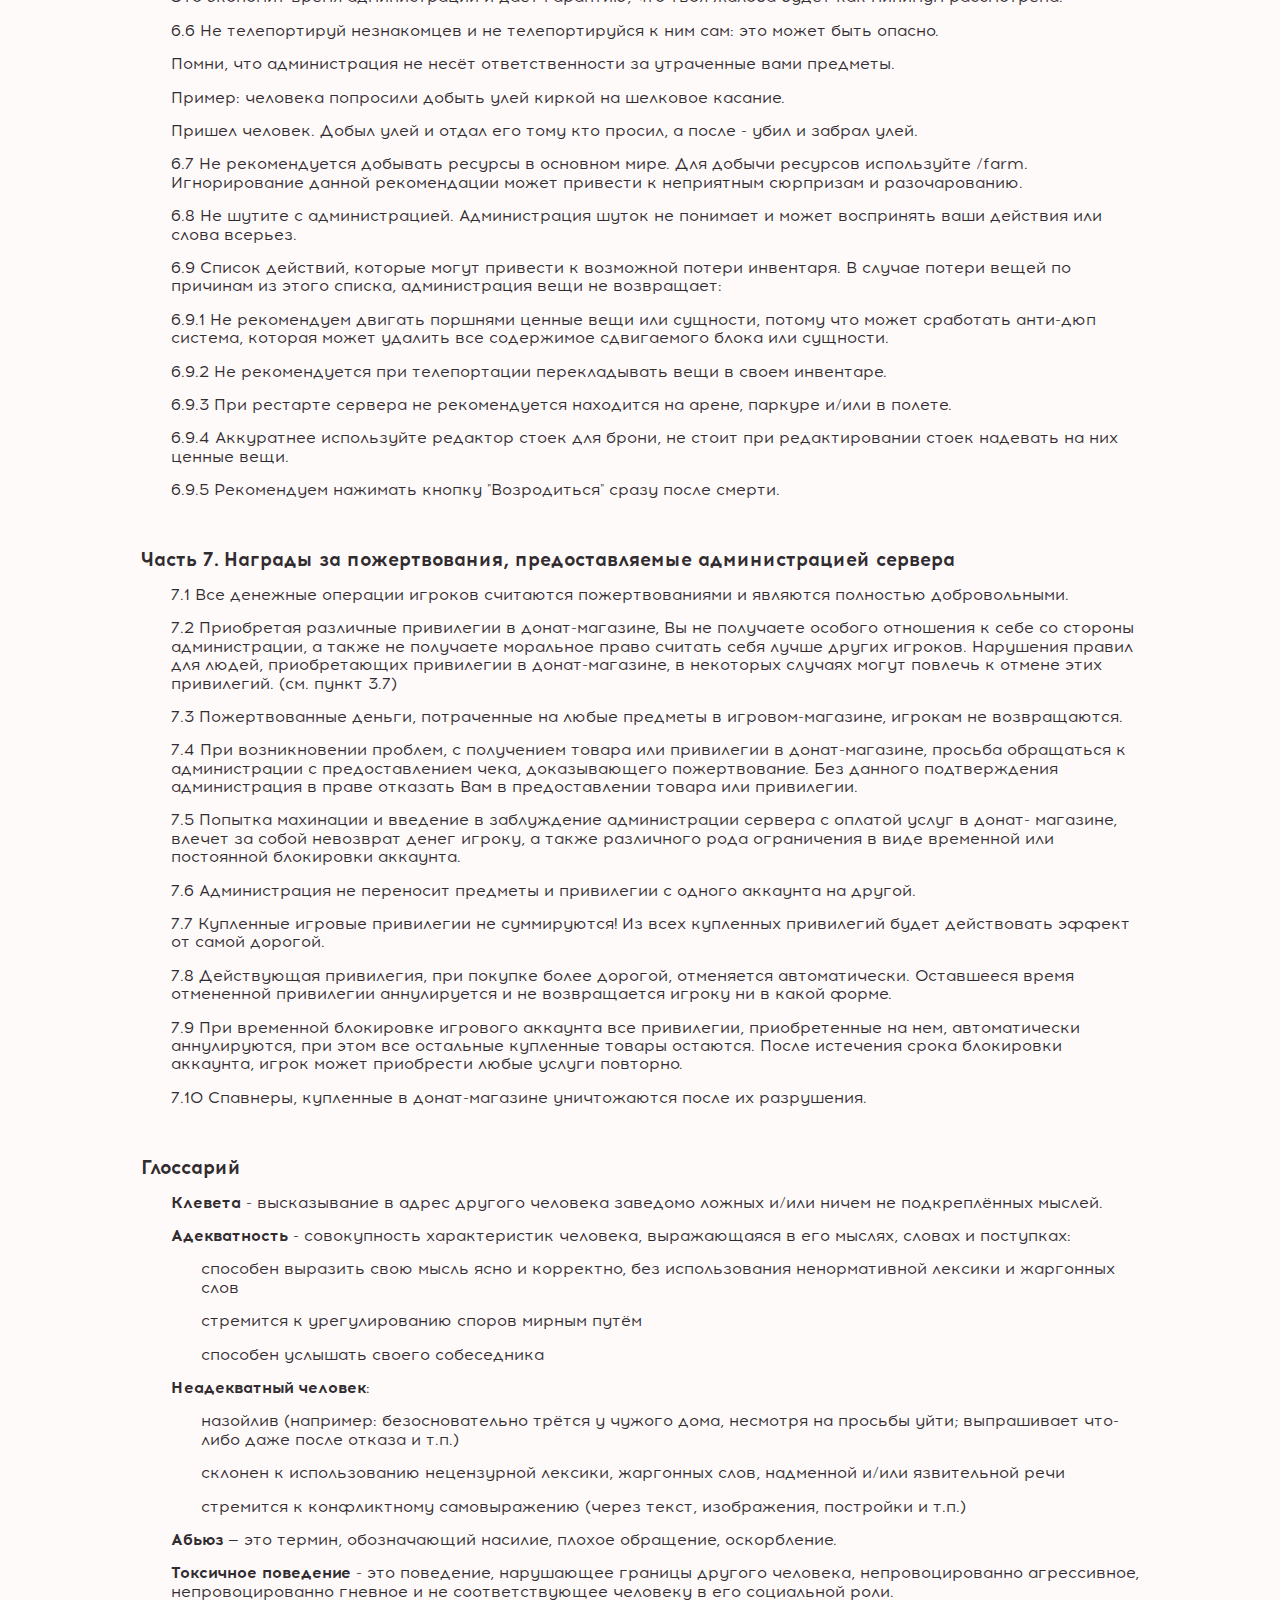
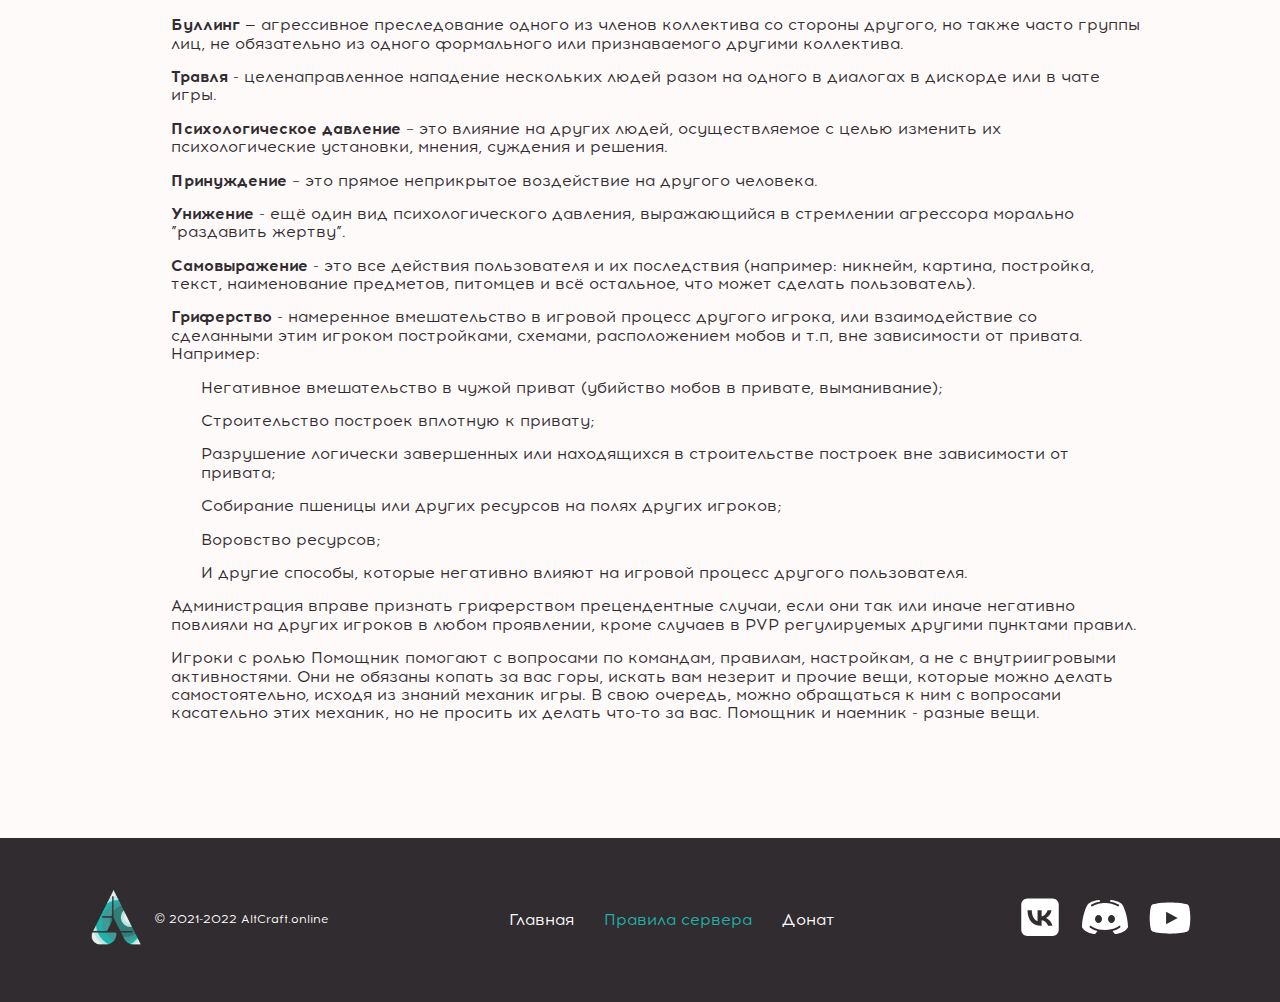
==== commit c1926673: "add donate.html" ====
--- a/pages/rules.html
+++ b/pages/rules.html
@@ -18,7 +18,7 @@
 <body id="scroll-off">
   <header class="header">
     <div class="container header__container">
-      <a href="http://altcraft.online" class="header__link">
+      <a href="../index.html" class="header__link">
         <img src="../img/altcraft-logo.svg" alt="Логотип проекта AltCraft.online" class="header__logo logo">
       </a>
       <nav class="header__nav header-nav" id="menu">
@@ -33,10 +33,10 @@
             <a href="donate.html" class="header-nav__link">Донат</a>
           </li>
           <li class="header-nav__item">
-            <a href="https://vk.com/altcraft.online" target="blanc" class="header-nav__link">Вконтакте</a>
+            <a href="https://vk.com/altcraft.online" target="_blank" class="header-nav__link">Вконтакте</a>
           </li>
           <li class="header-nav__item">
-            <a href="https://discord.gg/ZBYnycwPGQ" target="blanc" class="header-nav__link">Дискорд</a>
+            <a href="https://discord.gg/ZBYnycwPGQ" target="_blank" class="header-nav__link">Дискорд</a>
           </li>
         </ul>
       </nav>
@@ -51,9 +51,6 @@
   </header>
 
   <main class="main">
-    <!-- <section class="section-top">
-
-    </section> -->
     <section class="section-rules">
       <div class="container section-rules__container">
         <h2 class="section-rules__heading">
@@ -68,7 +65,7 @@
   <footer class="footer">
     <div class="container footer__container">
       <div class="footer__left footer-left">
-        <a href="http://altcraft.online" class="footer-left__link">
+        <a href="../index.html" class="footer-left__link">
           <img src="../img/altcraft-logo.svg" alt="Логотип проекта AltCraft.online" class="footer-left__logo logo">
         </a>
         <small class="footer-left__copyright">
@@ -90,7 +87,7 @@
       </nav>
       <ul class="footer__socials footer-socials">
         <li class="footer-socials__item">
-          <a href="https://vk.com/altcraft.online" target="blanc" class="footer-socials__link">
+          <a href="https://vk.com/altcraft.online" target="_blank" class="footer-socials__link">
             <svg fill="#fff" xmlns="http://www.w3.org/2000/svg" viewbox="0 0 64 64" width="50px" height="50px">
               <path
                 d="M48,7H16c-4.418,0-8,3.582-8,8v32c0,4.418,3.582,8,8,8h32c4.418,0,8-3.582,8-8V15C56,10.582,52.418,7,48,7z M42.323,42 c-1.219-3.804-4.257-6.747-8.275-7.147V42h-0.62C22.496,42,16.26,34.492,16,22h5.477c0.18,9.169,4.217,13.053,7.415,13.854V22 h5.157v7.908c3.158-0.34,6.476-3.944,7.595-7.908h5.157c-0.859,4.885-4.457,8.488-7.016,9.97C42.343,33.171,46.441,36.314,48,42 H42.323z" />
@@ -98,7 +95,7 @@
           </a>
         </li>
         <li class="footer-socials__item">
-          <a href="https://discord.gg/ZBYnycwPGQ" target="blanc" class="footer-socials__link">
+          <a href="https://discord.gg/ZBYnycwPGQ" target="_blank" class="footer-socials__link">
             <svg fill="#fff" xmlns="http://www.w3.org/2000/svg" viewbox="0 0 50 50" width="50px" height="50px">
               <path
                 d="M 41.625 10.769531 C 37.644531 7.566406 31.347656 7.023438 31.078125 7.003906 C 30.660156 6.96875 30.261719 7.203125 30.089844 7.589844 C 30.074219 7.613281 29.9375 7.929688 29.785156 8.421875 C 32.417969 8.867188 35.652344 9.761719 38.578125 11.578125 C 39.046875 11.867188 39.191406 12.484375 38.902344 12.953125 C 38.710938 13.261719 38.386719 13.429688 38.050781 13.429688 C 37.871094 13.429688 37.6875 13.378906 37.523438 13.277344 C 32.492188 10.15625 26.210938 10 25 10 C 23.789063 10 17.503906 10.15625 12.476563 13.277344 C 12.007813 13.570313 11.390625 13.425781 11.101563 12.957031 C 10.808594 12.484375 10.953125 11.871094 11.421875 11.578125 C 14.347656 9.765625 17.582031 8.867188 20.214844 8.425781 C 20.0625 7.929688 19.925781 7.617188 19.914063 7.589844 C 19.738281 7.203125 19.34375 6.960938 18.921875 7.003906 C 18.652344 7.023438 12.355469 7.566406 8.320313 10.8125 C 6.214844 12.761719 2 24.152344 2 34 C 2 34.175781 2.046875 34.34375 2.132813 34.496094 C 5.039063 39.605469 12.972656 40.941406 14.78125 41 C 14.789063 41 14.800781 41 14.8125 41 C 15.132813 41 15.433594 40.847656 15.621094 40.589844 L 17.449219 38.074219 C 12.515625 36.800781 9.996094 34.636719 9.851563 34.507813 C 9.4375 34.144531 9.398438 33.511719 9.765625 33.097656 C 10.128906 32.683594 10.761719 32.644531 11.175781 33.007813 C 11.234375 33.0625 15.875 37 25 37 C 34.140625 37 38.78125 33.046875 38.828125 33.007813 C 39.242188 32.648438 39.871094 32.683594 40.238281 33.101563 C 40.601563 33.515625 40.5625 34.144531 40.148438 34.507813 C 40.003906 34.636719 37.484375 36.800781 32.550781 38.074219 L 34.378906 40.589844 C 34.566406 40.847656 34.867188 41 35.1875 41 C 35.199219 41 35.210938 41 35.21875 41 C 37.027344 40.941406 44.960938 39.605469 47.867188 34.496094 C 47.953125 34.34375 48 34.175781 48 34 C 48 24.152344 43.785156 12.761719 41.625 10.769531 Z M 18.5 30 C 16.566406 30 15 28.210938 15 26 C 15 23.789063 16.566406 22 18.5 22 C 20.433594 22 22 23.789063 22 26 C 22 28.210938 20.433594 30 18.5 30 Z M 31.5 30 C 29.566406 30 28 28.210938 28 26 C 28 23.789063 29.566406 22 31.5 22 C 33.433594 22 35 23.789063 35 26 C 35 28.210938 33.433594 30 31.5 30 Z" />
@@ -106,7 +103,7 @@
           </a>
         </li>
         <li class="footer-socials__item">
-          <a href="https://www.youtube.com/channel/UCDIyNdviIHXkayFe39kAp_Q" target="blanc"
+          <a href="https://www.youtube.com/channel/UCDIyNdviIHXkayFe39kAp_Q" target="_blank"
             class="footer-socials__link">
             <svg fill="#fff" xmlns="http://www.w3.org/2000/svg" viewbox="0 0 64 64" width="50px" height="50px">
               <path
--- a/css/style.css
+++ b/css/style.css
@@ -26,7 +26,7 @@
   background-color: var(--main-bg-color);
   font-family: 'Acrom', sans-serif;
 }
-h1, h2, p {
+h1, h2, h3, h4, p {
   margin: 0;
   color: var(--main-color-2);
 }
@@ -109,7 +109,6 @@
   margin-right: 30px;
 }
 .header-nav__link {
-
   color: #fff;
 }
 .header-nav__link:hover {
@@ -333,6 +332,15 @@
 }
 
 /* Media */
+@media (min-width: 1500px) and (max-width: 2560px) {
+  .container {
+    max-width: 80%;
+  }
+  /* play */
+  .play-block__item {
+    max-width: 350px;
+  }
+}
 @media (max-width: 996px) {
   .container {
     max-width: 900px;
--- a/pages/css/rules.css
+++ b/pages/css/rules.css
@@ -11,6 +11,7 @@
   color: var(--main-color-2);
 }
 .section-rules__heading {
+  display: inline-block;
   margin-bottom: 50px;
 }
 .section-rules__content {
